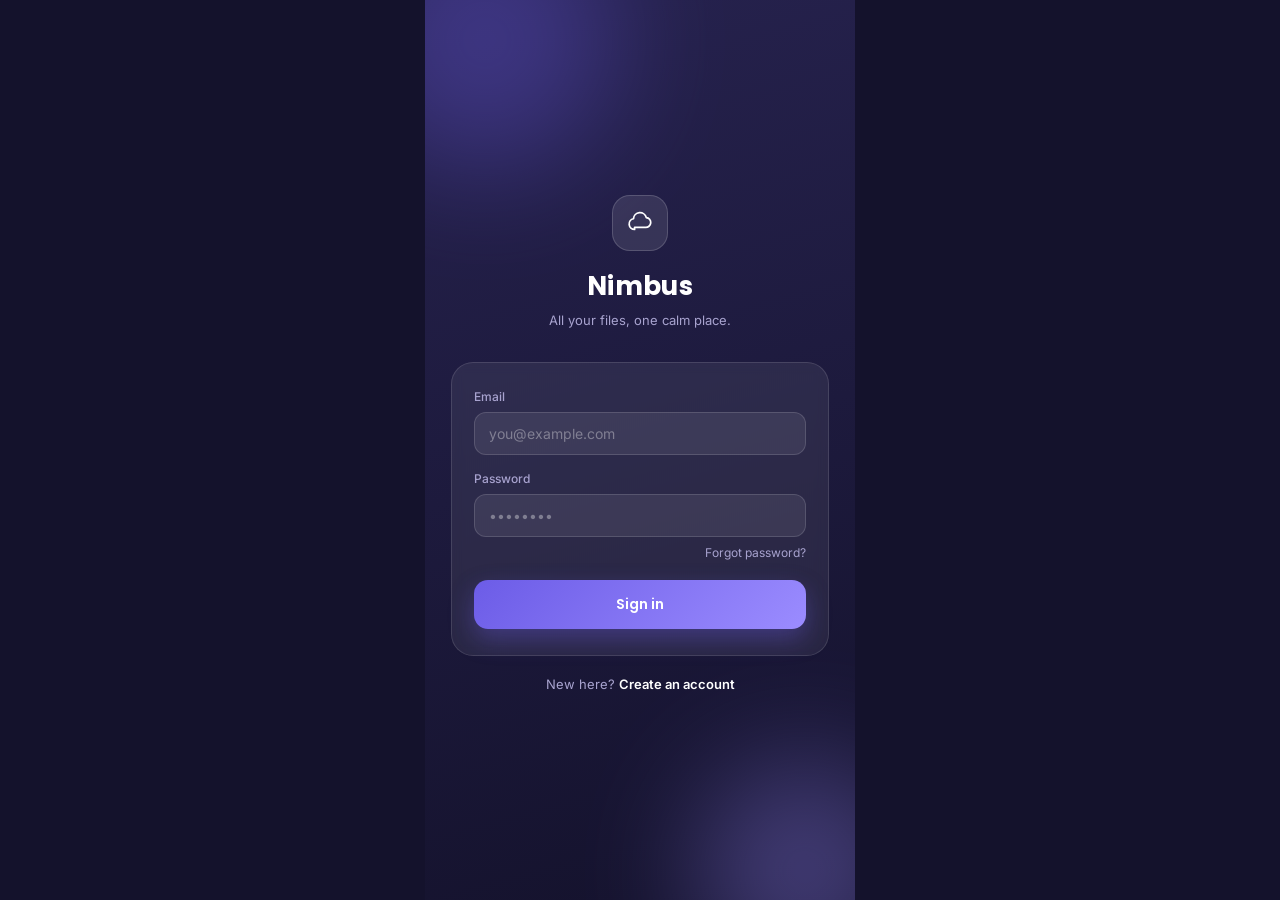
==== login.html @ f6890c55 "Add files via upload" ====
<!DOCTYPE html>
<html lang="en">
<head>
<meta charset="UTF-8">
<meta name="viewport" content="width=device-width, initial-scale=1.0, maximum-scale=1.0">
<title>Nimbus — Sign in</title>
<link rel="stylesheet" href="login.css">
</head>
<body>
<div class="auth-app">

  <div class="glow glow-1"></div>
  <div class="glow glow-2"></div>

  <div class="auth-content">
    <div class="brand">
      <div class="brand-icon">
        <svg width="26" height="26" viewBox="0 0 24 24" fill="none"><path d="M7 18a5 5 0 0 1-1-9.9A6 6 0 0 1 17.8 7 4.5 4.5 0 0 1 17 16H7z" stroke="#fff" stroke-width="1.6" stroke-linejoin="round"/></svg>
      </div>
      <h1>Nimbus</h1>
      <p>All your files, one calm place.</p>
    </div>

    <form class="auth-card" id="loginForm">
      <label>Email
        <input type="email" id="email" placeholder="you@example.com" autocomplete="email">
      </label>
      <label>Password
        <input type="password" id="password" placeholder="••••••••" autocomplete="current-password">
      </label>
      <div class="error-msg" id="errorMsg"></div>
      <a href="#" class="forgot-link" id="forgotLink">Forgot password?</a>
      <button type="submit" class="primary-btn">Sign in</button>
    </form>

    <p class="switch-line">New here? <a href="#" id="createAccount">Create an account</a></p>
  </div>

  <div class="toast" id="toast"></div>
</div>
<script src="main.js"></script>
<script>
  document.getElementById('forgotLink').addEventListener('click', (e) => {
    e.preventDefault();
    showToast('Password reset link sent (demo)');
  });
  document.getElementById('createAccount').addEventListener('click', (e) => {
    e.preventDefault();
    showToast('Account creation coming soon');
  });
</script>
</body>
</html>
---- login.css ----
@import url('https://fonts.googleapis.com/css2?family=Poppins:wght@500;600;700&family=Inter:wght@400;500;600&display=swap');

:root{
  --hero-1:#26224e;
  --hero-2:#14122c;
  --accent-1:#6c5ce7;
  --accent-2:#9b8cff;
  --text-light:#ffffff;
  --text-muted:#a8a3cf;
  --error:#ff7a90;
}

*{box-sizing:border-box;}

body{
  margin:0;
  font-family:'Inter',sans-serif;
  background:#14122c;
  display:flex;
  justify-content:center;
}

.auth-app{
  width:100%;
  max-width:430px;
  min-height:100vh;
  background:linear-gradient(165deg,var(--hero-1),var(--hero-2));
  position:relative;
  overflow:hidden;
  display:flex;
  align-items:center;
}

.glow{
  position:absolute;
  border-radius:50%;
  filter:blur(60px);
  opacity:0.35;
}
.glow-1{
  width:260px;height:260px;
  background:var(--accent-1);
  top:-90px;left:-70px;
}
.glow-2{
  width:220px;height:220px;
  background:var(--accent-2);
  bottom:-80px;right:-60px;
}

.auth-content{
  position:relative;
  z-index:2;
  width:100%;
  padding:0 26px;
}

.brand{
  text-align:center;
  color:var(--text-light);
  margin-bottom:34px;
}
.brand-icon{
  width:56px;height:56px;
  border-radius:18px;
  margin:0 auto 16px;
  background:rgba(255,255,255,0.1);
  border:1px solid rgba(255,255,255,0.16);
  display:flex;align-items:center;justify-content:center;
}
.brand h1{
  font-family:'Poppins',sans-serif;
  font-size:26px;
  margin:0 0 6px;
  letter-spacing:0.3px;
}
.brand p{
  margin:0;
  font-size:13px;
  color:var(--text-muted);
}

.auth-card{
  background:rgba(255,255,255,0.07);
  border:1px solid rgba(255,255,255,0.12);
  border-radius:22px;
  padding:26px 22px;
  display:flex;
  flex-direction:column;
  gap:16px;
  backdrop-filter:blur(6px);
}

.auth-card label{
  display:flex;
  flex-direction:column;
  gap:8px;
  font-size:12px;
  color:var(--text-muted);
  font-weight:500;
}

.auth-card input{
  background:rgba(255,255,255,0.08);
  border:1px solid rgba(255,255,255,0.14);
  border-radius:12px;
  padding:12px 14px;
  color:var(--text-light);
  font-size:14px;
  font-family:'Inter',sans-serif;
  outline:none;
}
.auth-card input:focus{
  border-color:var(--accent-2);
}
.auth-card input::placeholder{color:rgba(255,255,255,0.35);}

.error-msg{
  font-size:12px;
  color:var(--error);
  min-height:2px;
  display:none;
}
.error-msg.show{display:block;}

.forgot-link{
  align-self:flex-end;
  font-size:12px;
  color:var(--text-muted);
  text-decoration:none;
  margin-top:-8px;
}
.forgot-link:hover{color:var(--accent-2);}

.primary-btn{
  border:none;
  border-radius:14px;
  padding:14px;
  font-family:'Poppins',sans-serif;
  font-weight:600;
  font-size:14px;
  color:#fff;
  background:linear-gradient(135deg,var(--accent-1),var(--accent-2));
  cursor:pointer;
  margin-top:4px;
  box-shadow:0 10px 24px rgba(108,92,231,0.35);
}
.primary-btn:active{transform:translateY(1px);}

.switch-line{
  text-align:center;
  color:var(--text-muted);
  font-size:13px;
  margin-top:20px;
}
.switch-line a{
  color:#fff;
  font-weight:600;
  text-decoration:none;
}

.toast{
  position:fixed;
  bottom:40px;left:50%;
  transform:translateX(-50%) translateY(20px);
  background:#fff;
  color:#241f3d;
  padding:10px 18px;
  border-radius:24px;
  font-size:13px;
  opacity:0;
  transition:opacity .25s ease, transform .25s ease;
  pointer-events:none;
  max-width:80%;
  text-align:center;
  z-index:50;
}
.toast.show{opacity:1;transform:translateX(-50%) translateY(0);}
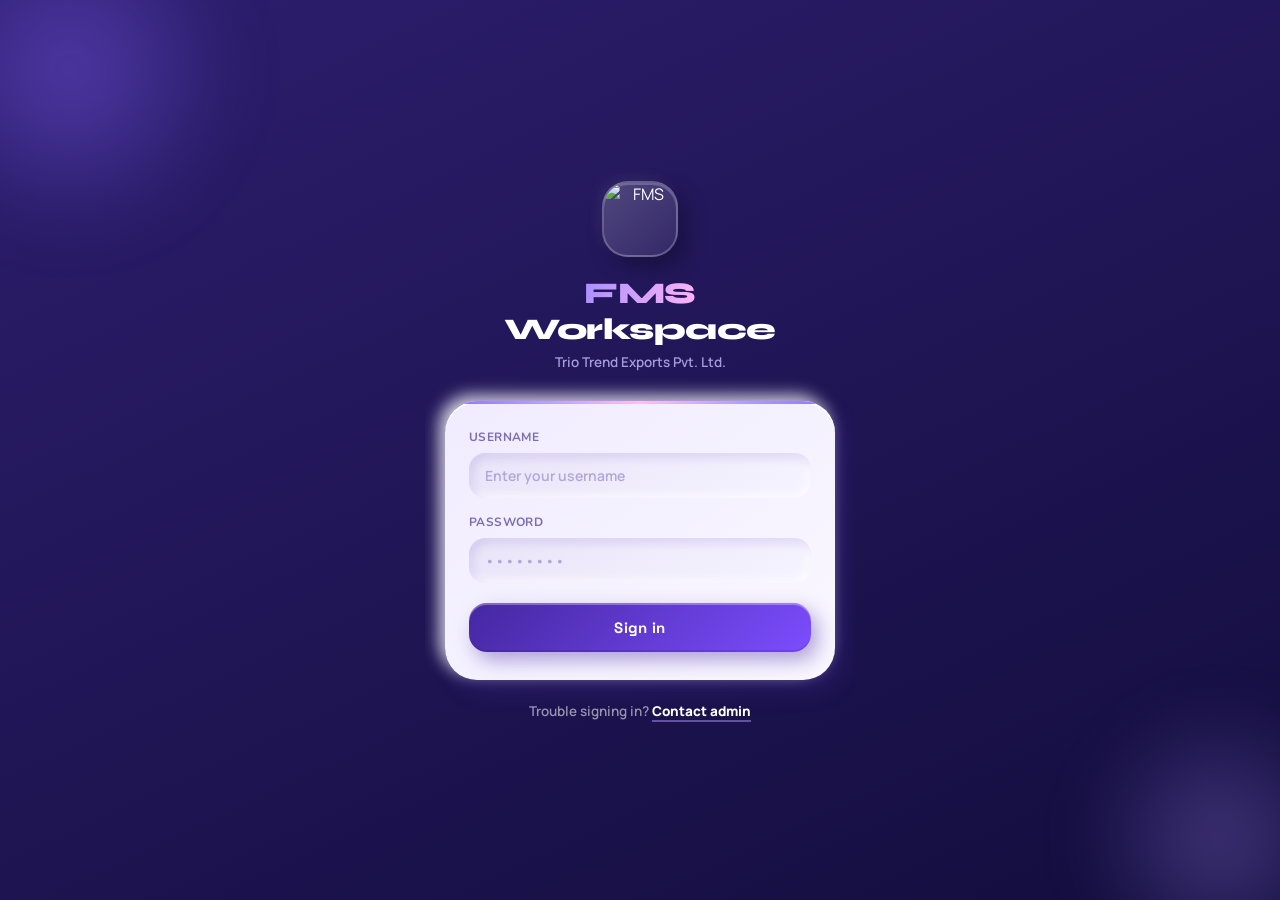
==== commit 93f49bf5: "Update login.html" ====
--- a/login.html
+++ b/login.html
@@ -1,53 +1,53 @@
 <!DOCTYPE html>
 <html lang="en">
+
 <head>
-<meta charset="UTF-8">
-<meta name="viewport" content="width=device-width, initial-scale=1.0, maximum-scale=1.0">
-<title>Nimbus — Sign in</title>
-<link rel="stylesheet" href="login.css">
+  <meta charset="UTF-8">
+  <meta name="viewport" content="width=device-width, initial-scale=1.0, maximum-scale=1.0">
+  <title>FMS Workspace — Sign in</title>
+  <link rel="stylesheet" href="login.css">
 </head>
+
 <body>
-<div class="auth-app">
+  <div class="auth-app">
 
-  <div class="glow glow-1"></div>
-  <div class="glow glow-2"></div>
+    <div class="glow glow-1"></div>
+    <div class="glow glow-2"></div>
 
-  <div class="auth-content">
-    <div class="brand">
-      <div class="brand-icon">
-        <svg width="26" height="26" viewBox="0 0 24 24" fill="none"><path d="M7 18a5 5 0 0 1-1-9.9A6 6 0 0 1 17.8 7 4.5 4.5 0 0 1 17 16H7z" stroke="#fff" stroke-width="1.6" stroke-linejoin="round"/></svg>
+    <div class="auth-content">
+      <div class="brand">
+        <div class="brand-icon">
+          <img
+            src="https://res.cloudinary.com/dnrgcigsj/image/upload/v1782800322/ChatGPT_Image_Jun_30_2026_11_46_35_AM_s0aosi.png"
+            alt="FMS">
+        </div>
+        <h1><span class="grad-text">FMS</span> Workspace</h1>
+        <p>Trio Trend Exports Pvt. Ltd.</p>
       </div>
-      <h1>Nimbus</h1>
-      <p>All your files, one calm place.</p>
+
+      <form class="auth-card" id="loginForm">
+        <label>Username
+          <input type="text" id="username" placeholder="Enter your username" autocomplete="username">
+        </label>
+        <label>Password
+          <input type="password" id="password" placeholder="••••••••" autocomplete="current-password">
+        </label>
+        <div class="error-msg" id="errorMsg"></div>
+        <button type="submit" class="primary-btn">Sign in</button>
+      </form>
+
+      <p class="switch-line">Trouble signing in? <a href="#" id="contactAdmin">Contact admin</a></p>
     </div>
 
-    <form class="auth-card" id="loginForm">
-      <label>Email
-        <input type="email" id="email" placeholder="you@example.com" autocomplete="email">
-      </label>
-      <label>Password
-        <input type="password" id="password" placeholder="••••••••" autocomplete="current-password">
-      </label>
-      <div class="error-msg" id="errorMsg"></div>
-      <a href="#" class="forgot-link" id="forgotLink">Forgot password?</a>
-      <button type="submit" class="primary-btn">Sign in</button>
-    </form>
+    <div class="toast" id="toast"></div>
+  </div>
+  <script src="main.js"></script>
+  <script>
+    document.getElementById('contactAdmin').addEventListener('click', (e) => {
+      e.preventDefault();
+      showToast('Please contact your admin for access');
+    });
+  </script>
+</body>
 
-    <p class="switch-line">New here? <a href="#" id="createAccount">Create an account</a></p>
-  </div>
-
-  <div class="toast" id="toast"></div>
-</div>
-<script src="main.js"></script>
-<script>
-  document.getElementById('forgotLink').addEventListener('click', (e) => {
-    e.preventDefault();
-    showToast('Password reset link sent (demo)');
-  });
-  document.getElementById('createAccount').addEventListener('click', (e) => {
-    e.preventDefault();
-    showToast('Account creation coming soon');
-  });
-</script>
-</body>
-</html>+</html>
--- a/login.css
+++ b/login.css
@@ -1,178 +1,357 @@
-@import url('https://fonts.googleapis.com/css2?family=Poppins:wght@500;600;700&family=Inter:wght@400;500;600&display=swap');
-
-:root{
-  --hero-1:#26224e;
-  --hero-2:#14122c;
-  --accent-1:#6c5ce7;
-  --accent-2:#9b8cff;
-  --text-light:#ffffff;
-  --text-muted:#a8a3cf;
-  --error:#ff7a90;
-}
-
-*{box-sizing:border-box;}
-
-body{
-  margin:0;
-  font-family:'Inter',sans-serif;
-  background:#14122c;
-  display:flex;
-  justify-content:center;
-}
-
-.auth-app{
-  width:100%;
-  max-width:430px;
-  min-height:100vh;
-  background:linear-gradient(165deg,var(--hero-1),var(--hero-2));
-  position:relative;
-  overflow:hidden;
-  display:flex;
-  align-items:center;
-}
-
-.glow{
-  position:absolute;
-  border-radius:50%;
-  filter:blur(60px);
-  opacity:0.35;
-}
-.glow-1{
-  width:260px;height:260px;
-  background:var(--accent-1);
-  top:-90px;left:-70px;
-}
-.glow-2{
-  width:220px;height:220px;
-  background:var(--accent-2);
-  bottom:-80px;right:-60px;
-}
-
-.auth-content{
-  position:relative;
-  z-index:2;
-  width:100%;
-  padding:0 26px;
-}
-
-.brand{
-  text-align:center;
-  color:var(--text-light);
-  margin-bottom:34px;
-}
-.brand-icon{
-  width:56px;height:56px;
-  border-radius:18px;
-  margin:0 auto 16px;
-  background:rgba(255,255,255,0.1);
-  border:1px solid rgba(255,255,255,0.16);
-  display:flex;align-items:center;justify-content:center;
-}
-.brand h1{
-  font-family:'Poppins',sans-serif;
-  font-size:26px;
-  margin:0 0 6px;
-  letter-spacing:0.3px;
-}
-.brand p{
-  margin:0;
-  font-size:13px;
-  color:var(--text-muted);
-}
-
-.auth-card{
-  background:rgba(255,255,255,0.07);
-  border:1px solid rgba(255,255,255,0.12);
-  border-radius:22px;
-  padding:26px 22px;
-  display:flex;
-  flex-direction:column;
-  gap:16px;
-  backdrop-filter:blur(6px);
-}
-
-.auth-card label{
-  display:flex;
-  flex-direction:column;
-  gap:8px;
-  font-size:12px;
-  color:var(--text-muted);
-  font-weight:500;
-}
-
-.auth-card input{
-  background:rgba(255,255,255,0.08);
-  border:1px solid rgba(255,255,255,0.14);
-  border-radius:12px;
-  padding:12px 14px;
-  color:var(--text-light);
-  font-size:14px;
-  font-family:'Inter',sans-serif;
-  outline:none;
-}
-.auth-card input:focus{
-  border-color:var(--accent-2);
-}
-.auth-card input::placeholder{color:rgba(255,255,255,0.35);}
-
-.error-msg{
-  font-size:12px;
-  color:var(--error);
-  min-height:2px;
-  display:none;
-}
-.error-msg.show{display:block;}
-
-.forgot-link{
-  align-self:flex-end;
-  font-size:12px;
-  color:var(--text-muted);
-  text-decoration:none;
-  margin-top:-8px;
-}
-.forgot-link:hover{color:var(--accent-2);}
-
-.primary-btn{
-  border:none;
-  border-radius:14px;
-  padding:14px;
-  font-family:'Poppins',sans-serif;
-  font-weight:600;
-  font-size:14px;
-  color:#fff;
-  background:linear-gradient(135deg,var(--accent-1),var(--accent-2));
-  cursor:pointer;
-  margin-top:4px;
-  box-shadow:0 10px 24px rgba(108,92,231,0.35);
-}
-.primary-btn:active{transform:translateY(1px);}
-
-.switch-line{
-  text-align:center;
-  color:var(--text-muted);
-  font-size:13px;
-  margin-top:20px;
-}
-.switch-line a{
-  color:#fff;
-  font-weight:600;
-  text-decoration:none;
-}
-
-.toast{
-  position:fixed;
-  bottom:40px;left:50%;
-  transform:translateX(-50%) translateY(20px);
-  background:#fff;
-  color:#241f3d;
-  padding:10px 18px;
-  border-radius:24px;
-  font-size:13px;
-  opacity:0;
-  transition:opacity .25s ease, transform .25s ease;
-  pointer-events:none;
-  max-width:80%;
-  text-align:center;
-  z-index:50;
-}
-.toast.show{opacity:1;transform:translateX(-50%) translateY(0);}+@import url('https://fonts.googleapis.com/css2?family=Nunito:wght@700;800;900&family=Manrope:wght@400;500;600;700&family=Syne:wght@700;800&family=Space+Grotesk:wght@700;800&family=Poppins:wght@600;700;800&display=swap');
+
+/* ═══════════════ TOKENS (matches Home page theme) ═══════════════ */
+:root {
+  --accent: #7c5cf0;
+  --accent-light: #a98fff;
+  --hero-1: #2d1e6e;
+  --hero-2: #130d3d;
+  --text-light: #ffffff;
+  --text-muted: rgba(200, 190, 255, 0.8);
+  --error: #ff7a90;
+
+  --clay-raise:
+    0 2px 0 rgba(255, 255, 255, 0.85) inset,
+    6px 8px 18px rgba(90, 60, 200, 0.18),
+    -4px -4px 12px rgba(255, 255, 255, 0.75);
+  --clay-card:
+    0 2px 0 rgba(255, 255, 255, 0.9) inset,
+    8px 10px 24px rgba(90, 60, 200, 0.2),
+    -6px -6px 16px rgba(255, 255, 255, 0.8);
+}
+
+/* ═══════════════ RESET ═══════════════ */
+* {
+  box-sizing: border-box;
+  margin: 0;
+  padding: 0;
+}
+
+/* ═══════════════ ANIMATIONS ═══════════════ */
+@keyframes riseIn {
+  from {
+    opacity: 0;
+    transform: translateY(18px) scale(0.96);
+  }
+
+  to {
+    opacity: 1;
+    transform: translateY(0) scale(1);
+  }
+}
+
+@keyframes float {
+
+  0%,
+  100% {
+    transform: translateY(0);
+  }
+
+  50% {
+    transform: translateY(-8px);
+  }
+}
+
+@keyframes spin {
+  to {
+    transform: rotate(360deg);
+  }
+}
+
+/* ═══════════════ BODY ═══════════════ */
+body {
+  margin: 0;
+  font-family: 'Manrope', sans-serif;
+  min-height: 100vh;
+  display: flex;
+  justify-content: center;
+  align-items: center;
+  /* Same dark hero gradient used at the top of the Home page */
+  background: linear-gradient(155deg, var(--hero-1), var(--hero-2));
+  background-attachment: fixed;
+  overflow: hidden;
+}
+
+/* Ambient glows */
+body::before,
+body::after {
+  content: '';
+  position: fixed;
+  border-radius: 50%;
+  pointer-events: none;
+}
+
+body::before {
+  width: 340px;
+  height: 340px;
+  background: radial-gradient(circle, rgba(124, 92, 240, 0.45), transparent 70%);
+  top: -100px;
+  left: -100px;
+  filter: blur(30px);
+}
+
+body::after {
+  width: 280px;
+  height: 280px;
+  background: radial-gradient(circle, rgba(169, 143, 255, 0.3), transparent 70%);
+  bottom: -80px;
+  right: -80px;
+  filter: blur(30px);
+}
+
+/* ═══════════════ AUTH APP ═══════════════ */
+.auth-app {
+  width: 100%;
+  max-width: 430px;
+  min-height: 100vh;
+  display: flex;
+  align-items: center;
+  justify-content: center;
+  position: relative;
+  z-index: 1;
+  overflow: hidden;
+  padding: 20px;
+}
+
+/* Legacy glow divs (keep them invisible — effects already on body) */
+.glow {
+  display: none;
+}
+
+/* ═══════════════ AUTH CONTENT ═══════════════ */
+.auth-content {
+  position: relative;
+  z-index: 2;
+  width: 100%;
+  display: flex;
+  flex-direction: column;
+  gap: 0;
+}
+
+/* ═══════════════ BRAND ═══════════════ */
+.brand {
+  text-align: center;
+  color: var(--text-light);
+  margin-bottom: 30px;
+  animation: riseIn .6s .1s ease both;
+}
+
+.brand-icon {
+  width: 76px;
+  height: 76px;
+  border-radius: 26px;
+  margin: 0 auto 18px;
+  background: linear-gradient(135deg, rgba(255, 255, 255, 0.2), rgba(255, 255, 255, 0.08));
+  border: 2px solid rgba(255, 255, 255, 0.22);
+  display: flex;
+  align-items: center;
+  justify-content: center;
+  overflow: hidden;
+  box-shadow:
+    0 2px 0 rgba(255, 255, 255, 0.2) inset,
+    8px 10px 22px rgba(0, 0, 0, 0.3),
+    -5px -5px 14px rgba(255, 255, 255, 0.06);
+  animation: float 4s ease-in-out infinite;
+}
+
+.brand-icon img {
+  width: 100%;
+  height: 100%;
+  object-fit: cover;
+}
+
+.brand h1 {
+  font-family: 'Syne', sans-serif;
+  font-weight: 800;
+  font-size: 30px;
+  margin: 0 0 6px;
+  letter-spacing: -0.5px;
+  color: #fff;
+}
+
+.grad-text {
+  background: linear-gradient(100deg, var(--accent-light), #ffb3f7);
+  -webkit-background-clip: text;
+  background-clip: text;
+  color: transparent;
+}
+
+.brand p {
+  margin: 0;
+  font-size: 13.5px;
+  color: var(--text-muted);
+  font-weight: 600;
+}
+
+/* ═══════════════ AUTH CARD (the clay form) ═══════════════ */
+.auth-card {
+  background: linear-gradient(145deg, #f0ecff, #faf8ff);
+  border: none;
+  border-radius: 32px;
+  padding: 28px 24px;
+  display: flex;
+  flex-direction: column;
+  gap: 16px;
+  box-shadow: var(--clay-card);
+  animation: riseIn .65s .25s cubic-bezier(.22, .9, .35, 1) both;
+  position: relative;
+  overflow: hidden;
+}
+
+/* Top shine strip */
+.auth-card::before {
+  content: '';
+  position: absolute;
+  top: 0;
+  left: 0;
+  right: 0;
+  height: 3px;
+  background: linear-gradient(90deg, var(--accent), var(--accent-light), #ffb3f7, var(--accent-light), var(--accent));
+  border-radius: 32px 32px 0 0;
+  opacity: 0.85;
+}
+
+.auth-card label {
+  display: flex;
+  flex-direction: column;
+  gap: 8px;
+  font-size: 12px;
+  color: #7c6db0;
+  font-weight: 700;
+  font-family: 'Nunito', sans-serif;
+  letter-spacing: 0.4px;
+  text-transform: uppercase;
+}
+
+.auth-card input {
+  background: linear-gradient(145deg, #e9e4f8, #f6f4ff);
+  border: none;
+  border-radius: 16px;
+  padding: 13px 16px;
+  color: #1e1540;
+  font-size: 14px;
+  font-family: 'Manrope', sans-serif;
+  font-weight: 600;
+  outline: none;
+  box-shadow:
+    inset 4px 5px 10px rgba(90, 60, 200, 0.14),
+    inset -3px -3px 8px rgba(255, 255, 255, 0.8);
+  transition: box-shadow .2s ease;
+}
+
+.auth-card input:focus {
+  box-shadow:
+    inset 4px 5px 10px rgba(124, 92, 240, 0.2),
+    inset -3px -3px 8px rgba(255, 255, 255, 0.8),
+    0 0 0 3px rgba(124, 92, 240, 0.18);
+}
+
+.auth-card input::placeholder {
+  color: #b0a6d8;
+}
+
+/* ═══════════════ ERROR ═══════════════ */
+.error-msg {
+  font-size: 12.5px;
+  color: #e53a5e;
+  font-weight: 700;
+  min-height: 2px;
+  display: none;
+  font-family: 'Nunito', sans-serif;
+}
+
+.error-msg.show {
+  display: block;
+}
+
+/* ═══════════════ PRIMARY BUTTON (deep purple, matches app's Submit button) ═══════════════ */
+.primary-btn {
+  border: none;
+  border-radius: 18px;
+  padding: 15px;
+  font-family: 'Space Grotesk', sans-serif;
+  font-weight: 800;
+  font-size: 15px;
+  color: #fff;
+  letter-spacing: 0.3px;
+  background: linear-gradient(135deg, #4527a0, #7c4dff);
+  cursor: pointer;
+  margin-top: 4px;
+  box-shadow:
+    0 2px 0 rgba(255, 255, 255, 0.3) inset,
+    0 -2px 0 rgba(0, 0, 0, 0.1) inset,
+    6px 8px 20px rgba(69, 39, 160, 0.42),
+    -4px -4px 12px rgba(255, 255, 255, 0.4);
+  transition: transform .18s cubic-bezier(.34, 1.56, .64, 1), box-shadow .18s ease;
+}
+
+.primary-btn:hover {
+  transform: translateY(-2px) scale(1.02);
+  box-shadow:
+    0 2px 0 rgba(255, 255, 255, 0.3) inset,
+    8px 10px 24px rgba(69, 39, 160, 0.5),
+    -4px -4px 14px rgba(255, 255, 255, 0.45);
+}
+
+.primary-btn:active {
+  transform: scale(0.95);
+  box-shadow:
+    inset 4px 5px 12px rgba(49, 27, 146, 0.35),
+    inset -3px -3px 10px rgba(255, 255, 255, 0.2);
+}
+
+.primary-btn:disabled {
+  opacity: 0.6;
+  cursor: default;
+  transform: none;
+}
+
+/* ═══════════════ SWITCH LINE ═══════════════ */
+.switch-line {
+  text-align: center;
+  color: rgba(255, 255, 255, 0.55);
+  font-size: 13.5px;
+  margin-top: 22px;
+  font-weight: 600;
+  animation: riseIn .6s .4s ease both;
+}
+
+.switch-line a {
+  color: #fff;
+  font-weight: 800;
+  text-decoration: none;
+  border-bottom: 2px solid rgba(169, 143, 255, 0.5);
+  transition: border-color .2s, color .2s;
+}
+
+.switch-line a:hover {
+  color: var(--accent-light);
+  border-color: var(--accent-light);
+}
+
+/* ═══════════════ TOAST ═══════════════ */
+.toast {
+  position: fixed;
+  bottom: 40px;
+  left: 50%;
+  transform: translateX(-50%) translateY(20px);
+  background: linear-gradient(145deg, #f0ecff, #faf8ff);
+  color: #1e1540;
+  padding: 12px 22px;
+  border-radius: 30px;
+  font-size: 13.5px;
+  font-weight: 700;
+  font-family: 'Nunito', sans-serif;
+  opacity: 0;
+  transition: opacity .28s ease, transform .28s ease;
+  pointer-events: none;
+  max-width: 82%;
+  text-align: center;
+  z-index: 50;
+  box-shadow: var(--clay-card);
+}
+
+.toast.show {
+  opacity: 1;
+  transform: translateX(-50%) translateY(0);
+}
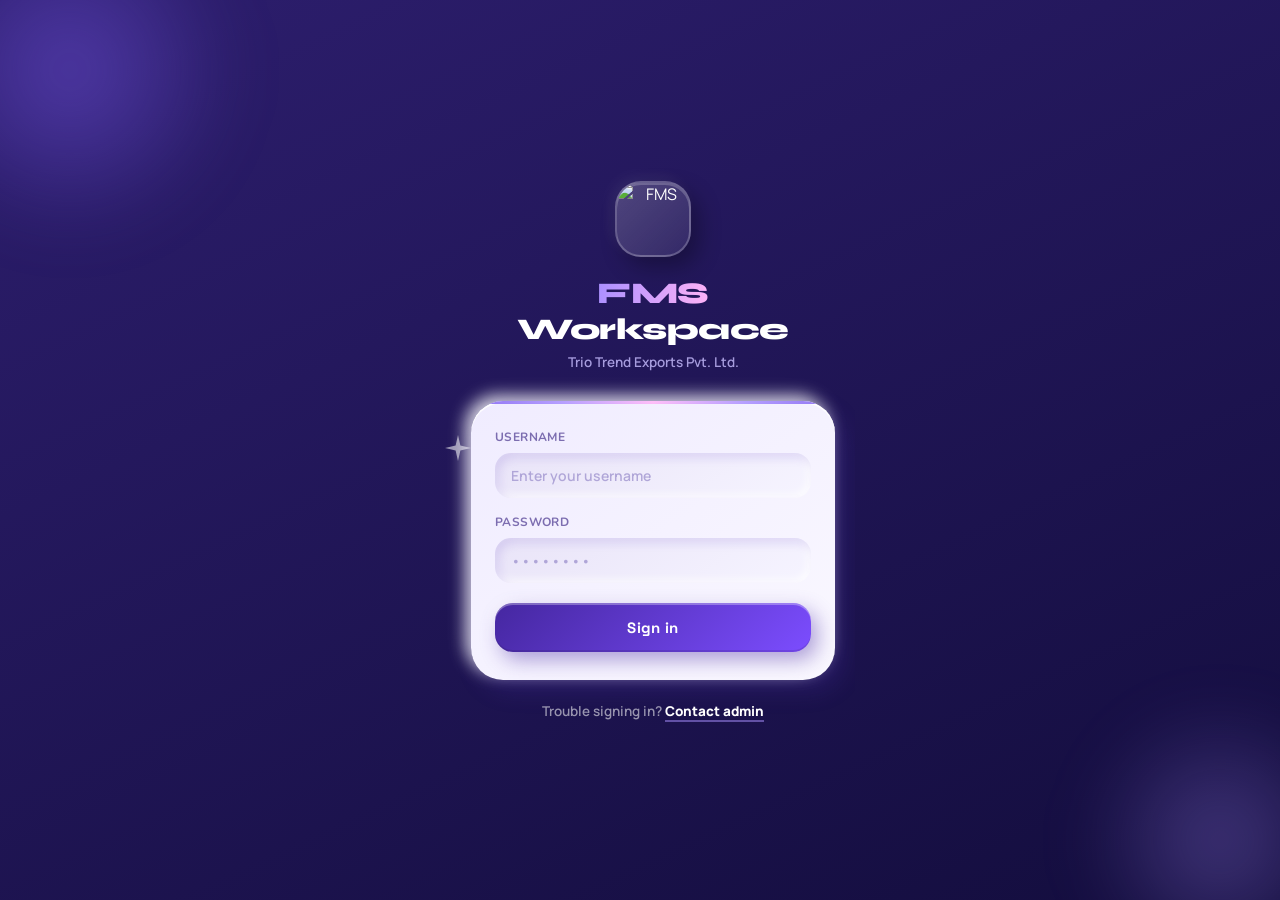
==== commit 109fc36a: "Add decorative elements to login page Added decorative elements to enhance visual appeal." ====
--- a/login.html
+++ b/login.html
@@ -11,8 +11,18 @@
 <body>
   <div class="auth-app">
 
-    <div class="glow glow-1"></div>
-    <div class="glow glow-2"></div>
+    <!-- Decorative floating bubbles / rings (purely visual) -->
+    <div class="deco deco-circle deco-c1"></div>
+    <div class="deco deco-circle deco-c2"></div>
+    <div class="deco deco-ring deco-r1"></div>
+    <div class="deco deco-ring deco-r2"></div>
+    <div class="deco deco-circle deco-c3"></div>
+    <div class="deco deco-circle deco-c4"></div>
+    <div class="deco deco-sparkle">
+      <svg width="26" height="26" viewBox="0 0 24 24" fill="none">
+        <path d="M12 0 L14.2 9.8 L24 12 L14.2 14.2 L12 24 L9.8 14.2 L0 12 L9.8 9.8 Z" fill="rgba(255,255,255,0.55)" />
+      </svg>
+    </div>
 
     <div class="auth-content">
       <div class="brand">
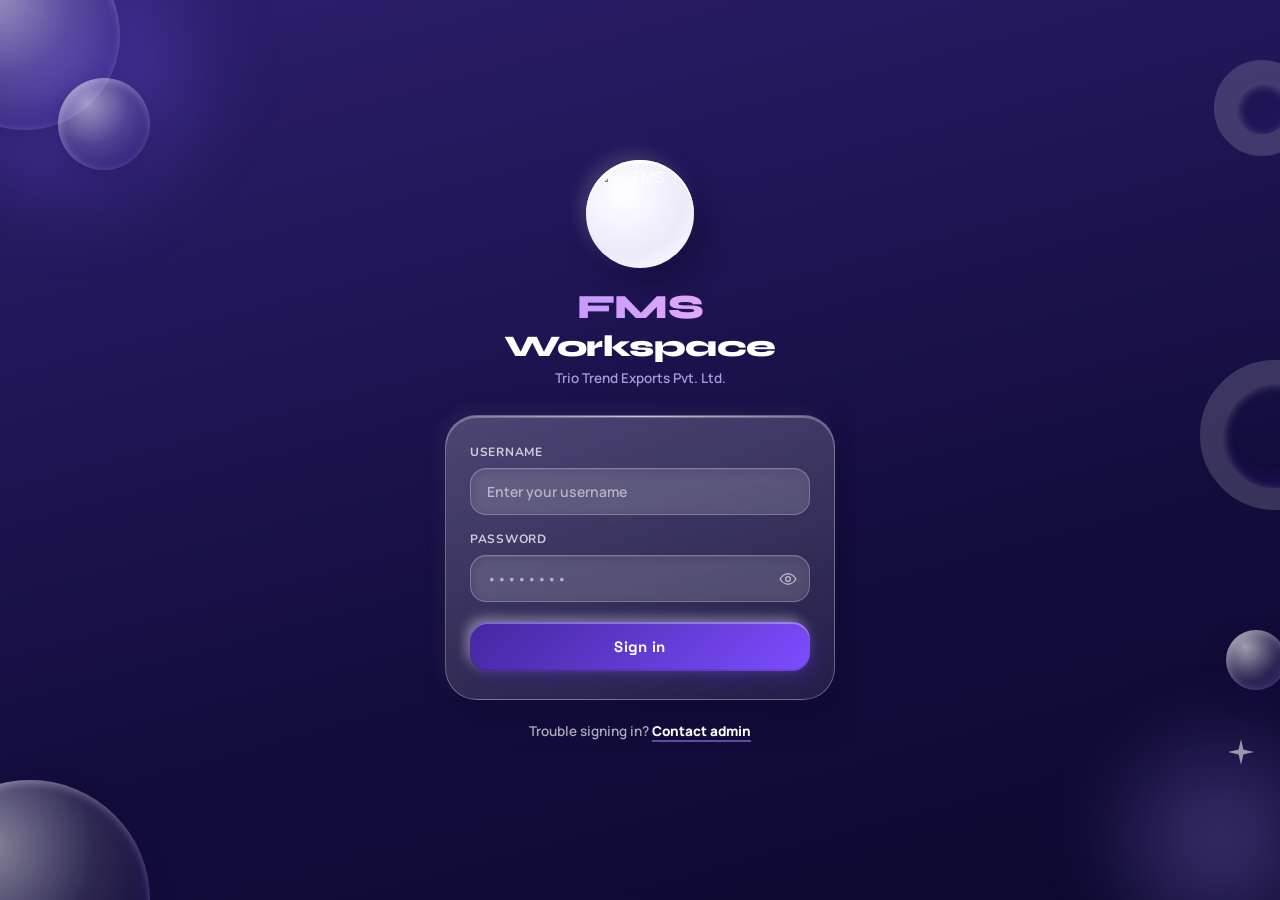
==== commit 165e31eb: "Update login.html" ====
--- a/login.html
+++ b/login.html
@@ -40,7 +40,24 @@
           <input type="text" id="username" placeholder="Enter your username" autocomplete="username">
         </label>
         <label>Password
-          <input type="password" id="password" placeholder="••••••••" autocomplete="current-password">
+          <div class="pw-wrapper">
+            <input type="password" id="password" placeholder="••••••••" autocomplete="current-password">
+            <button type="button" class="pw-toggle" id="pwToggle" aria-label="Show password" aria-pressed="false">
+              <svg class="pw-icon-show" width="18" height="18" viewBox="0 0 24 24" fill="none">
+                <path d="M1.5 12S5 5 12 5s10.5 7 10.5 7-3.5 7-10.5 7S1.5 12 1.5 12Z" stroke="currentColor"
+                  stroke-width="1.8" stroke-linejoin="round" />
+                <circle cx="12" cy="12" r="3.2" stroke="currentColor" stroke-width="1.8" />
+              </svg>
+              <svg class="pw-icon-hide" width="18" height="18" viewBox="0 0 24 24" fill="none">
+                <path d="M3 3l18 18" stroke="currentColor" stroke-width="1.8" stroke-linecap="round" />
+                <path
+                  d="M10.6 5.14A10.6 10.6 0 0 1 12 5c7 0 10.5 7 10.5 7a15.6 15.6 0 0 1-3.4 4.34M6.7 6.7C3.9 8.4 1.5 12 1.5 12s3.5 7 10.5 7c1.3 0 2.47-.24 3.52-.64"
+                  stroke="currentColor" stroke-width="1.8" stroke-linecap="round" stroke-linejoin="round" />
+                <path d="M9.9 9.9a3.2 3.2 0 0 0 4.2 4.2" stroke="currentColor" stroke-width="1.8" stroke-linecap="round"
+                  stroke-linejoin="round" />
+              </svg>
+            </button>
+          </div>
         </label>
         <div class="error-msg" id="errorMsg"></div>
         <button type="submit" class="primary-btn">Sign in</button>
--- a/login.css
+++ b/login.css
@@ -67,7 +67,7 @@
   justify-content: center;
   align-items: center;
   /* Same dark hero gradient used at the top of the Home page */
-  background: linear-gradient(155deg, var(--hero-1), var(--hero-2));
+  background: linear-gradient(165deg, var(--hero-1), var(--hero-2) 65%, #0d0930);
   background-attachment: fixed;
   overflow: hidden;
 }
@@ -118,6 +118,94 @@
   display: none;
 }
 
+/* ═══════════════ DECORATIVE FLOATING BUBBLES / RINGS ═══════════════
+   Glassy translucent orbs and rings scattered around the auth screen,
+   matching the reference design. Purely decorative — no pointer events. */
+.deco {
+  position: fixed;
+  pointer-events: none;
+  z-index: 0;
+}
+
+.deco-circle {
+  border-radius: 50%;
+  background: radial-gradient(circle at 32% 28%,
+      rgba(255, 255, 255, 0.5),
+      rgba(255, 255, 255, 0.12) 45%,
+      rgba(255, 255, 255, 0.04) 70%);
+  box-shadow:
+    inset 2px 3px 8px rgba(255, 255, 255, 0.35),
+    inset -6px -8px 18px rgba(70, 40, 160, 0.25),
+    0 8px 24px rgba(20, 10, 60, 0.25);
+  animation: float 6s ease-in-out infinite;
+}
+
+.deco-ring {
+  border-radius: 50%;
+  background: transparent;
+  border: 22px solid rgba(255, 255, 255, 0.16);
+  box-shadow:
+    inset 2px 3px 10px rgba(255, 255, 255, 0.25),
+    inset -6px -8px 16px rgba(50, 25, 130, 0.3);
+  animation: float 7s ease-in-out infinite;
+}
+
+.deco-c1 {
+  width: 190px;
+  height: 190px;
+  top: -60px;
+  left: -70px;
+  animation-delay: 0s;
+}
+
+.deco-c2 {
+  width: 92px;
+  height: 92px;
+  top: 78px;
+  left: 58px;
+  animation-delay: .8s;
+}
+
+.deco-c3 {
+  width: 240px;
+  height: 240px;
+  bottom: -120px;
+  left: -90px;
+  animation-delay: 1.4s;
+}
+
+.deco-c4 {
+  width: 60px;
+  height: 60px;
+  bottom: 210px;
+  right: -6px;
+  background: radial-gradient(circle at 32% 28%, rgba(255, 255, 255, 0.6), rgba(255, 255, 255, 0.1) 60%);
+  animation-delay: 2s;
+}
+
+.deco-r1 {
+  width: 96px;
+  height: 96px;
+  top: 60px;
+  right: -30px;
+  animation-delay: .4s;
+}
+
+.deco-r2 {
+  width: 150px;
+  height: 150px;
+  top: 40%;
+  right: -70px;
+  animation-delay: 1.1s;
+}
+
+.deco-sparkle {
+  bottom: 130px;
+  right: 26px;
+  animation: float 3.5s ease-in-out infinite;
+  animation-delay: .6s;
+}
+
 /* ═══════════════ AUTH CONTENT ═══════════════ */
 .auth-content {
   position: relative;
@@ -132,32 +220,34 @@
 .brand {
   text-align: center;
   color: var(--text-light);
-  margin-bottom: 30px;
+  margin-bottom: 28px;
   animation: riseIn .6s .1s ease both;
 }
 
 .brand-icon {
-  width: 76px;
-  height: 76px;
-  border-radius: 26px;
-  margin: 0 auto 18px;
-  background: linear-gradient(135deg, rgba(255, 255, 255, 0.2), rgba(255, 255, 255, 0.08));
-  border: 2px solid rgba(255, 255, 255, 0.22);
+  width: 108px;
+  height: 108px;
+  border-radius: 50%;
+  margin: 0 auto 20px;
+  background: radial-gradient(circle at 35% 30%, #ffffff, #ede9fb 60%, #ffffff);
+  border: none;
+  padding: 6px;
   display: flex;
   align-items: center;
   justify-content: center;
   overflow: hidden;
   box-shadow:
-    0 2px 0 rgba(255, 255, 255, 0.2) inset,
-    8px 10px 22px rgba(0, 0, 0, 0.3),
-    -5px -5px 14px rgba(255, 255, 255, 0.06);
+    0 3px 0 rgba(255, 255, 255, 0.9) inset,
+    10px 14px 28px rgba(10, 5, 40, 0.4),
+    -6px -6px 16px rgba(255, 255, 255, 0.15);
   animation: float 4s ease-in-out infinite;
 }
 
 .brand-icon img {
   width: 100%;
   height: 100%;
-  object-fit: cover;
+  object-fit: contain;
+  border-radius: 50%;
 }
 
 .brand h1 {
@@ -167,6 +257,13 @@
   margin: 0 0 6px;
   letter-spacing: -0.5px;
   color: #fff;
+  line-height: 1.15;
+}
+
+.brand h1 .grad-text {
+  display: block;
+  font-size: 34px;
+  margin-bottom: 2px;
 }
 
 .grad-text {
@@ -183,16 +280,21 @@
   font-weight: 600;
 }
 
-/* ═══════════════ AUTH CARD (the clay form) ═══════════════ */
+/* ═══════════════ AUTH CARD (frosted glass panel) ═══════════════ */
 .auth-card {
-  background: linear-gradient(145deg, #f0ecff, #faf8ff);
-  border: none;
+  background: linear-gradient(160deg, rgba(255, 255, 255, 0.22), rgba(255, 255, 255, 0.08));
+  border: 1px solid rgba(255, 255, 255, 0.28);
   border-radius: 32px;
   padding: 28px 24px;
   display: flex;
   flex-direction: column;
   gap: 16px;
-  box-shadow: var(--clay-card);
+  backdrop-filter: blur(18px);
+  -webkit-backdrop-filter: blur(18px);
+  box-shadow:
+    0 2px 0 rgba(255, 255, 255, 0.25) inset,
+    10px 14px 34px rgba(10, 5, 40, 0.35),
+    -6px -6px 18px rgba(255, 255, 255, 0.05);
   animation: riseIn .65s .25s cubic-bezier(.22, .9, .35, 1) both;
   position: relative;
   overflow: hidden;
@@ -205,10 +307,9 @@
   top: 0;
   left: 0;
   right: 0;
-  height: 3px;
-  background: linear-gradient(90deg, var(--accent), var(--accent-light), #ffb3f7, var(--accent-light), var(--accent));
-  border-radius: 32px 32px 0 0;
-  opacity: 0.85;
+  height: 1px;
+  background: linear-gradient(90deg, transparent, rgba(255, 255, 255, 0.7), transparent);
+  opacity: 0.9;
 }
 
 .auth-card label {
@@ -216,38 +317,89 @@
   flex-direction: column;
   gap: 8px;
   font-size: 12px;
-  color: #7c6db0;
+  color: rgba(255, 255, 255, 0.75);
   font-weight: 700;
   font-family: 'Nunito', sans-serif;
-  letter-spacing: 0.4px;
+  letter-spacing: 0.7px;
   text-transform: uppercase;
 }
 
 .auth-card input {
-  background: linear-gradient(145deg, #e9e4f8, #f6f4ff);
-  border: none;
+  background: rgba(255, 255, 255, 0.16);
+  border: 1px solid rgba(255, 255, 255, 0.22);
   border-radius: 16px;
   padding: 13px 16px;
-  color: #1e1540;
+  color: #ffffff;
   font-size: 14px;
   font-family: 'Manrope', sans-serif;
   font-weight: 600;
   outline: none;
   box-shadow:
-    inset 4px 5px 10px rgba(90, 60, 200, 0.14),
-    inset -3px -3px 8px rgba(255, 255, 255, 0.8);
-  transition: box-shadow .2s ease;
+    inset 2px 3px 8px rgba(20, 10, 60, 0.15),
+    0 1px 0 rgba(255, 255, 255, 0.12) inset;
+  transition: box-shadow .2s ease, background .2s ease;
 }
 
 .auth-card input:focus {
-  box-shadow:
-    inset 4px 5px 10px rgba(124, 92, 240, 0.2),
-    inset -3px -3px 8px rgba(255, 255, 255, 0.8),
-    0 0 0 3px rgba(124, 92, 240, 0.18);
+  background: rgba(255, 255, 255, 0.22);
+  box-shadow:
+    inset 2px 3px 8px rgba(20, 10, 60, 0.15),
+    0 0 0 3px rgba(255, 255, 255, 0.22);
 }
 
 .auth-card input::placeholder {
-  color: #b0a6d8;
+  color: rgba(255, 255, 255, 0.55);
+}
+
+/* ═══════════════ PASSWORD SHOW/HIDE TOGGLE ═══════════════ */
+.pw-wrapper {
+  position: relative;
+  display: flex;
+  align-items: center;
+}
+
+.pw-wrapper input {
+  width: 100%;
+  padding-right: 46px;
+}
+
+.pw-toggle {
+  position: absolute;
+  right: 6px;
+  top: 50%;
+  transform: translateY(-50%);
+  width: 32px;
+  height: 32px;
+  border: none;
+  border-radius: 10px;
+  background: transparent;
+  color: rgba(255, 255, 255, 0.6);
+  cursor: pointer;
+  display: flex;
+  align-items: center;
+  justify-content: center;
+  transition: background .16s ease, color .16s ease;
+}
+
+.pw-toggle:hover {
+  background: rgba(255, 255, 255, 0.14);
+  color: #fff;
+}
+
+.pw-toggle:active {
+  transform: translateY(-50%) scale(0.9);
+}
+
+.pw-icon-hide {
+  display: none;
+}
+
+.pw-toggle.is-visible .pw-icon-show {
+  display: none;
+}
+
+.pw-toggle.is-visible .pw-icon-hide {
+  display: block;
 }
 
 /* ═══════════════ ERROR ═══════════════ */
@@ -309,11 +461,13 @@
 /* ═══════════════ SWITCH LINE ═══════════════ */
 .switch-line {
   text-align: center;
-  color: rgba(255, 255, 255, 0.55);
+  color: rgba(255, 255, 255, 0.65);
   font-size: 13.5px;
   margin-top: 22px;
   font-weight: 600;
   animation: riseIn .6s .4s ease both;
+  position: relative;
+  z-index: 2;
 }
 
 .switch-line a {
